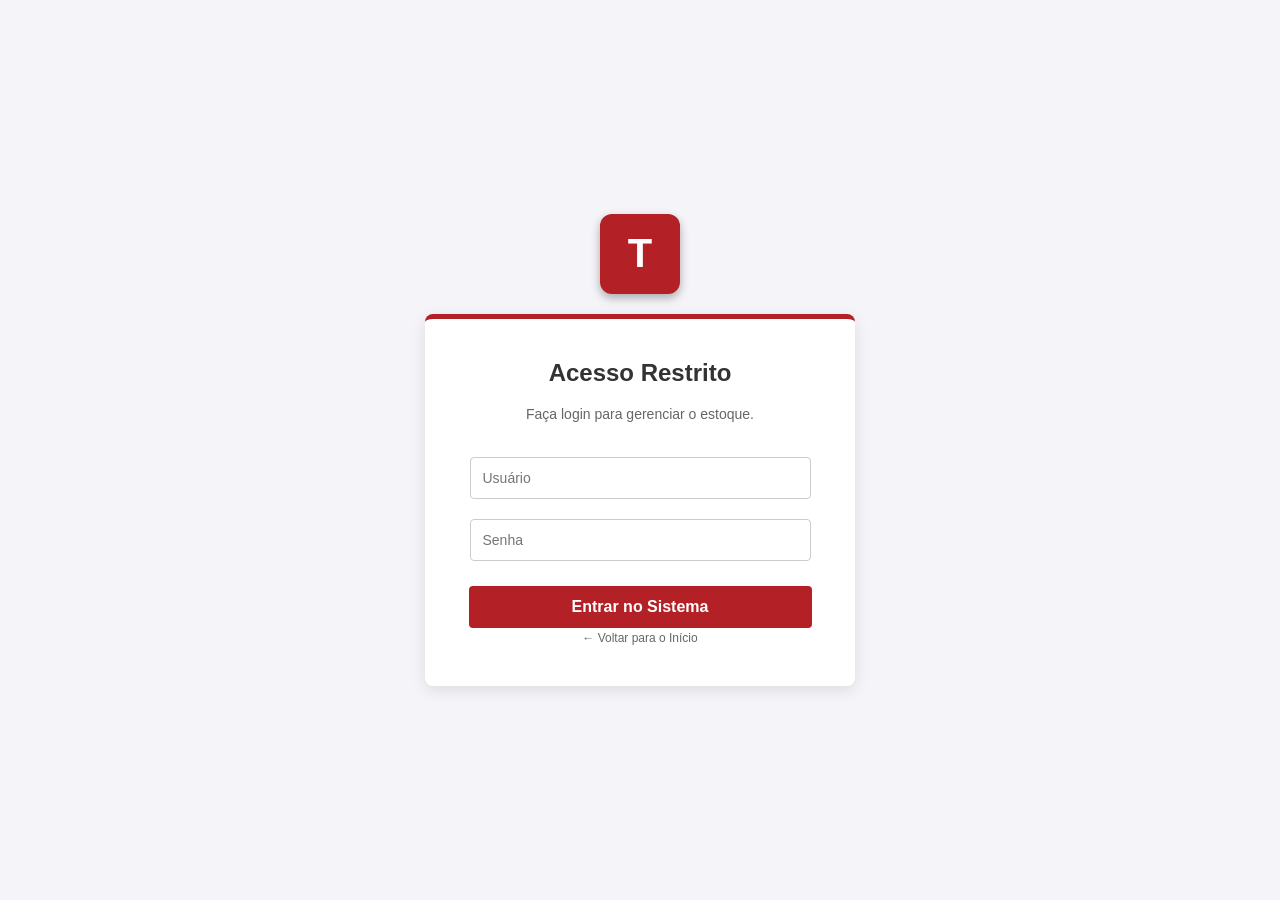
==== src/main/resources/static/login.html @ e910eb47 "Feat: Refatoracao da seguranca com JWT, tela de login isolada e criacao de UsuarioController" ====
<!DOCTYPE html>
<html lang="pt-BR">
<head>
    <meta charset="UTF-8">
    <meta name="viewport" content="width=device-width, initial-scale=1.0">
    <title>Login - Truckvan</title>
    <style>
        body { font-family: 'Segoe UI', Tahoma, Geneva, Verdana, sans-serif; background-color: #f4f4f9; margin: 0; display: flex; flex-direction: column; align-items: center; justify-content: center; height: 100vh; }
        .header-logo { background-color: #b32025; color: white; font-size: 40px; font-weight: 900; width: 80px; height: 80px; display: flex; align-items: center; justify-content: center; border-radius: 12px; box-shadow: 0 4px 10px rgba(0,0,0,0.3); font-family: 'Arial Black', sans-serif; margin-bottom: 20px; }
        .login-box { background: white; padding: 40px; border-radius: 8px; box-shadow: 0 4px 15px rgba(0,0,0,0.1); text-align: center; width: 100%; max-width: 350px; border-top: 5px solid #b32025; }
        .login-box h2 { margin-top: 0; color: #333; }
        input { width: 90%; padding: 12px; margin: 10px 0; border: 1px solid #ccc; border-radius: 4px; font-size: 14px; }
        button { width: 98%; background-color: #b32025; color: white; border: none; padding: 12px; font-size: 16px; font-weight: bold; border-radius: 4px; cursor: pointer; transition: 0.3s; margin-top: 15px; }
        button:hover { background-color: #8a171c; }
        #msg-login { color: red; font-size: 14px; margin-top: 15px; display: none; font-weight: bold; }
    </style>
</head>
<body>

<div class="header-logo">T</div>

<div class="login-box">
    <h2>Acesso Restrito</h2>
    <p style="color: #666; font-size: 14px; margin-bottom: 25px;">Faça login para gerenciar o estoque.</p>

    <input type="text" id="loginUser" placeholder="Usuário">
    <input type="password" id="loginSenha" placeholder="Senha">

    <button onclick="fazerLogin()">Entrar no Sistema</button>

    <p id="msg-login"> Login ou senha inválidos!</p>
    <br>
    <a href="/" style="color: #666; font-size: 12px; text-decoration: none;">&larr; Voltar para o Início</a>
</div>

<script>
    async function fazerLogin() {
        const loginDigitado = document.getElementById('loginUser').value;
        const senhaDigitada = document.getElementById('loginSenha').value;

        try {
            const response = await fetch('/login', {
                method: 'POST',
                headers: { 'Content-Type': 'application/json' },
                body: JSON.stringify({ login: loginDigitado, senha: senhaDigitada })
            });

            if (response.ok) {
                const dados = await response.json();
                localStorage.setItem('meu_token_jwt', dados.token);
                // Mágica: Se logar certo, manda o usuário de volta pra tela principal!
                window.location.href = '/';
            } else {
                document.getElementById('msg-login').style.display = 'block';
            }
        } catch (error) {
            console.error("Erro na comunicação de login:", error);
        }
    }
</script>
</body>
</html>
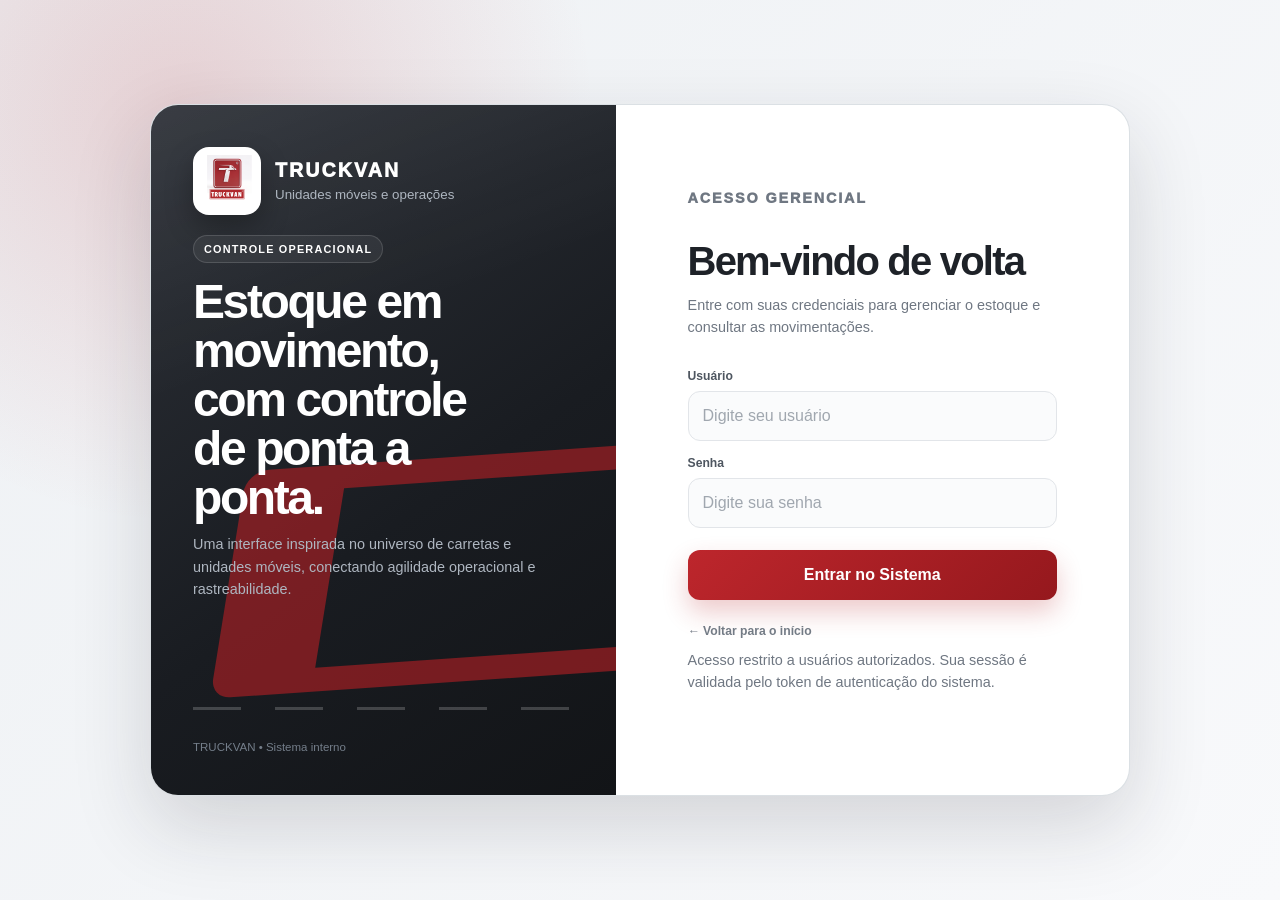
==== commit 629c4fde: "feat: implementa novo front-end Truckvan" ====
--- a/src/main/resources/static/login.html
+++ b/src/main/resources/static/login.html
@@ -3,40 +3,237 @@
 <head>
     <meta charset="UTF-8">
     <meta name="viewport" content="width=device-width, initial-scale=1.0">
+    <meta name="theme-color" content="#97191e">
     <title>Login - Truckvan</title>
+    <link rel="icon" href="data:image/svg+xml,<svg xmlns='http://www.w3.org/2000/svg' viewBox='0 0 100 100'><rect width='100' height='100' rx='22' fill='%23a71920'/><text x='50' y='71' font-size='66' font-family='Arial' font-weight='900' fill='white' text-anchor='middle'>T</text></svg>">
     <style>
-        body { font-family: 'Segoe UI', Tahoma, Geneva, Verdana, sans-serif; background-color: #f4f4f9; margin: 0; display: flex; flex-direction: column; align-items: center; justify-content: center; height: 100vh; }
-        .header-logo { background-color: #b32025; color: white; font-size: 40px; font-weight: 900; width: 80px; height: 80px; display: flex; align-items: center; justify-content: center; border-radius: 12px; box-shadow: 0 4px 10px rgba(0,0,0,0.3); font-family: 'Arial Black', sans-serif; margin-bottom: 20px; }
-        .login-box { background: white; padding: 40px; border-radius: 8px; box-shadow: 0 4px 15px rgba(0,0,0,0.1); text-align: center; width: 100%; max-width: 350px; border-top: 5px solid #b32025; }
-        .login-box h2 { margin-top: 0; color: #333; }
-        input { width: 90%; padding: 12px; margin: 10px 0; border: 1px solid #ccc; border-radius: 4px; font-size: 14px; }
-        button { width: 98%; background-color: #b32025; color: white; border: none; padding: 12px; font-size: 16px; font-weight: bold; border-radius: 4px; cursor: pointer; transition: 0.3s; margin-top: 15px; }
-        button:hover { background-color: #8a171c; }
-        #msg-login { color: red; font-size: 14px; margin-top: 15px; display: none; font-weight: bold; }
+        :root {
+            --red: #b32025;
+            --red-dark: #821419;
+            --ink: #1e2228;
+            --muted: #6f7782;
+            --line: #e2e5e9;
+        }
+        * { box-sizing: border-box; }
+        html, body { min-height: 100%; }
+        body {
+            margin: 0;
+            display: grid;
+            place-items: center;
+            min-height: 100vh;
+            padding: 26px;
+            background:
+                radial-gradient(circle at 14% 12%, rgba(179,32,37,.16), transparent 26rem),
+                linear-gradient(135deg, #eef1f4 0%, #f8f9fb 100%);
+            color: var(--ink);
+            font-family: Inter, ui-sans-serif, -apple-system, BlinkMacSystemFont, "Segoe UI", Roboto, Arial, sans-serif;
+        }
+        .login-shell {
+            width: min(980px, 100%);
+            min-height: 590px;
+            display: grid;
+            grid-template-columns: .95fr 1.05fr;
+            overflow: hidden;
+            background: #fff;
+            border: 1px solid rgba(216,221,226,.9);
+            border-radius: 28px;
+            box-shadow: 0 30px 80px rgba(28,34,42,.16);
+        }
+        .visual {
+            position: relative;
+            overflow: hidden;
+            padding: 42px;
+            display: flex;
+            flex-direction: column;
+            justify-content: space-between;
+            color: #fff;
+            background:
+                linear-gradient(160deg, rgba(255,255,255,.06), transparent 35%),
+                linear-gradient(145deg, #2d3138 0%, #191c21 58%, #121417 100%);
+        }
+        .visual::before {
+            content: "";
+            position: absolute;
+            width: 420px;
+            height: 180px;
+            right: -160px;
+            bottom: 115px;
+            border: 24px solid rgba(179,32,37,.62);
+            border-left-width: 100px;
+            border-radius: 22px 90px 28px 20px;
+            transform: skewX(-13deg) rotate(-4deg);
+        }
+        .visual::after {
+            content: "";
+            position: absolute;
+            left: 42px;
+            right: 42px;
+            bottom: 85px;
+            height: 3px;
+            background: repeating-linear-gradient(90deg, rgba(255,255,255,.55) 0 48px, transparent 48px 82px);
+            opacity: .35;
+        }
+        .brand { position: relative; z-index: 1; display: flex; align-items: center; gap: 14px; }
+        .brand img {
+            width: 68px;
+            height: 68px;
+            padding: 5px;
+            object-fit: contain;
+            background: #fff;
+            border-radius: 16px;
+            box-shadow: 0 12px 28px rgba(0,0,0,.28);
+        }
+        .brand-name { margin: 0; font-size: 1.22rem; font-weight: 950; letter-spacing: .11em; }
+        .brand small { display: block; margin-top: 5px; color: #aeb6c0; }
+        .visual-copy { position: relative; z-index: 1; max-width: 360px; margin-bottom: 120px; }
+        .visual-copy span {
+            display: inline-block;
+            padding: 7px 10px;
+            border: 1px solid rgba(255,255,255,.14);
+            border-radius: 999px;
+            background: rgba(255,255,255,.06);
+            font-size: .68rem;
+            font-weight: 850;
+            letter-spacing: .11em;
+            text-transform: uppercase;
+        }
+        .visual-copy h1 { margin: 15px 0 10px; max-width: 330px; font-size: clamp(2rem, 4vw, 3rem); line-height: 1.02; letter-spacing: -.05em; }
+        .visual-copy p { margin: 0; color: #aeb6c0; line-height: 1.58; font-size: .9rem; }
+        .visual-footer { position: relative; z-index: 1; color: #747e8a; font-size: .72rem; }
+
+        .login-panel { padding: clamp(38px, 6vw, 72px); display: flex; flex-direction: column; justify-content: center; }
+        .login-panel .mobile-logo { display: none; }
+        .eyebrow { margin: 0 0 10px; color: var(--red); font-size: .72rem; font-weight: 950; letter-spacing: .13em; text-transform: uppercase; }
+        .login-box h2 { margin: 0; font-size: clamp(1.8rem, 4vw, 2.5rem); letter-spacing: -.045em; }
+        .login-box > p { margin: 10px 0 30px; color: var(--muted); line-height: 1.55; font-size: .9rem; }
+        .field { display: grid; gap: 8px; margin-bottom: 15px; }
+        .field label { font-size: .76rem; font-weight: 850; color: #4e5660; }
+        .field input {
+            width: 100%;
+            height: 50px;
+            padding: 0 14px;
+            border: 1px solid var(--line);
+            border-radius: 12px;
+            outline: none;
+            background: #fafbfc;
+            color: var(--ink);
+            font: inherit;
+            transition: .18s ease;
+        }
+        .field input:focus { border-color: rgba(179,32,37,.62); background: #fff; box-shadow: 0 0 0 4px rgba(179,32,37,.10); }
+        .field input::placeholder { color: #a0a7af; }
+        button {
+            width: 100%;
+            height: 50px;
+            margin-top: 7px;
+            border: 0;
+            border-radius: 12px;
+            color: #fff;
+            background: linear-gradient(135deg, #bd262c, #95181d);
+            font: inherit;
+            font-weight: 900;
+            cursor: pointer;
+            box-shadow: 0 12px 26px rgba(179,32,37,.24);
+            transition: transform .18s ease, box-shadow .18s ease;
+        }
+        button:hover { transform: translateY(-1px); box-shadow: 0 16px 32px rgba(179,32,37,.30); }
+        button:active { transform: translateY(0); }
+        #msg-login {
+            display: none;
+            margin: 14px 0 0;
+            padding: 11px 12px;
+            color: #b42318;
+            background: #fff3f2;
+            border: 1px solid #ffd5d2;
+            border-radius: 10px;
+            font-size: .78rem;
+            font-weight: 800;
+        }
+        .back-link {
+            display: inline-flex;
+            align-items: center;
+            gap: 7px;
+            margin-top: 24px;
+            color: #737b85;
+            font-size: .76rem;
+            text-decoration: none;
+            font-weight: 750;
+        }
+        .back-link:hover { color: var(--red); }
+        .security-note { margin-top: 30px; color: #9aa1aa; font-size: .70rem; line-height: 1.5; }
+
+        @media (max-width: 760px) {
+            body { padding: 14px; }
+            .login-shell { grid-template-columns: 1fr; min-height: auto; border-radius: 22px; }
+            .visual { display: none; }
+            .login-panel { padding: 34px 24px; }
+            .login-panel .mobile-logo {
+                display: flex;
+                align-items: center;
+                gap: 12px;
+                margin-bottom: 32px;
+            }
+            .mobile-logo img { width: 52px; height: 52px; object-fit: contain; padding: 4px; background: #fff; border: 1px solid var(--line); border-radius: 12px; box-shadow: 0 8px 22px rgba(28,34,42,.10); }
+            .mobile-logo strong { letter-spacing: .10em; }
+            .mobile-logo small { display: block; margin-top: 3px; color: #8d949c; font-size: .72rem; }
+        }
     </style>
 </head>
 <body>
-
-<div class="header-logo">T</div>
-
-<div class="login-box">
-    <h2>Acesso Restrito</h2>
-    <p style="color: #666; font-size: 14px; margin-bottom: 25px;">Faça login para gerenciar o estoque.</p>
-
-    <input type="text" id="loginUser" placeholder="Usuário">
-    <input type="password" id="loginSenha" placeholder="Senha">
-
-    <button onclick="fazerLogin()">Entrar no Sistema</button>
-
-    <p id="msg-login"> Login ou senha inválidos!</p>
-    <br>
-    <a href="/" style="color: #666; font-size: 12px; text-decoration: none;">&larr; Voltar para o Início</a>
-</div>
+<main class="login-shell">
+    <section class="visual" aria-label="Identidade visual Truckvan">
+        <div class="brand">
+            <img src="logo-truckvan.png" alt="Logo Truckvan">
+            <div>
+                <p class="brand-name">TRUCKVAN</p>
+                <small>Unidades móveis e operações</small>
+            </div>
+        </div>
+        <div class="visual-copy">
+            <span>Controle operacional</span>
+            <h1>Estoque em movimento, com controle de ponta a ponta.</h1>
+            <p>Uma interface inspirada no universo de carretas e unidades móveis, conectando agilidade operacional e rastreabilidade.</p>
+        </div>
+        <div class="visual-footer">TRUCKVAN • Sistema interno</div>
+    </section>
+
+    <section class="login-panel">
+        <div class="mobile-logo">
+            <img src="logo-truckvan.png" alt="Logo Truckvan">
+            <div><strong>TRUCKVAN</strong><small>Controle de estoque</small></div>
+        </div>
+
+        <div class="login-box">
+            <p class="eyebrow">Acesso gerencial</p>
+            <h2>Bem-vindo de volta</h2>
+            <p>Entre com suas credenciais para gerenciar o estoque e consultar as movimentações.</p>
+
+            <form onsubmit="fazerLogin(event)">
+                <div class="field">
+                    <label for="loginUser">Usuário</label>
+                    <input type="text" id="loginUser" placeholder="Digite seu usuário" autocomplete="username" required>
+                </div>
+                <div class="field">
+                    <label for="loginSenha">Senha</label>
+                    <input type="password" id="loginSenha" placeholder="Digite sua senha" autocomplete="current-password" required>
+                </div>
+                <button type="submit">Entrar no Sistema</button>
+            </form>
+
+            <p id="msg-login" role="alert">Login ou senha inválidos!</p>
+            <a class="back-link" href="/">← Voltar para o início</a>
+            <p class="security-note">Acesso restrito a usuários autorizados. Sua sessão é validada pelo token de autenticação do sistema.</p>
+        </div>
+    </section>
+</main>
 
 <script>
-    async function fazerLogin() {
+    async function fazerLogin(event) {
+        if (event) event.preventDefault();
         const loginDigitado = document.getElementById('loginUser').value;
         const senhaDigitada = document.getElementById('loginSenha').value;
+        const mensagem = document.getElementById('msg-login');
+        mensagem.style.display = 'none';
 
         try {
             const response = await fetch('/login', {
@@ -47,16 +244,19 @@
 
             if (response.ok) {
                 const dados = await response.json();
+                localStorage.removeItem('token');
                 localStorage.setItem('meu_token_jwt', dados.token);
-                // Mágica: Se logar certo, manda o usuário de volta pra tela principal!
                 window.location.href = '/';
             } else {
-                document.getElementById('msg-login').style.display = 'block';
+                mensagem.textContent = 'Login ou senha inválidos!';
+                mensagem.style.display = 'block';
             }
         } catch (error) {
-            console.error("Erro na comunicação de login:", error);
+            console.error('Erro na comunicação de login:', error);
+            mensagem.textContent = 'Não foi possível conectar ao sistema. Tente novamente.';
+            mensagem.style.display = 'block';
         }
     }
 </script>
 </body>
-</html>+</html>
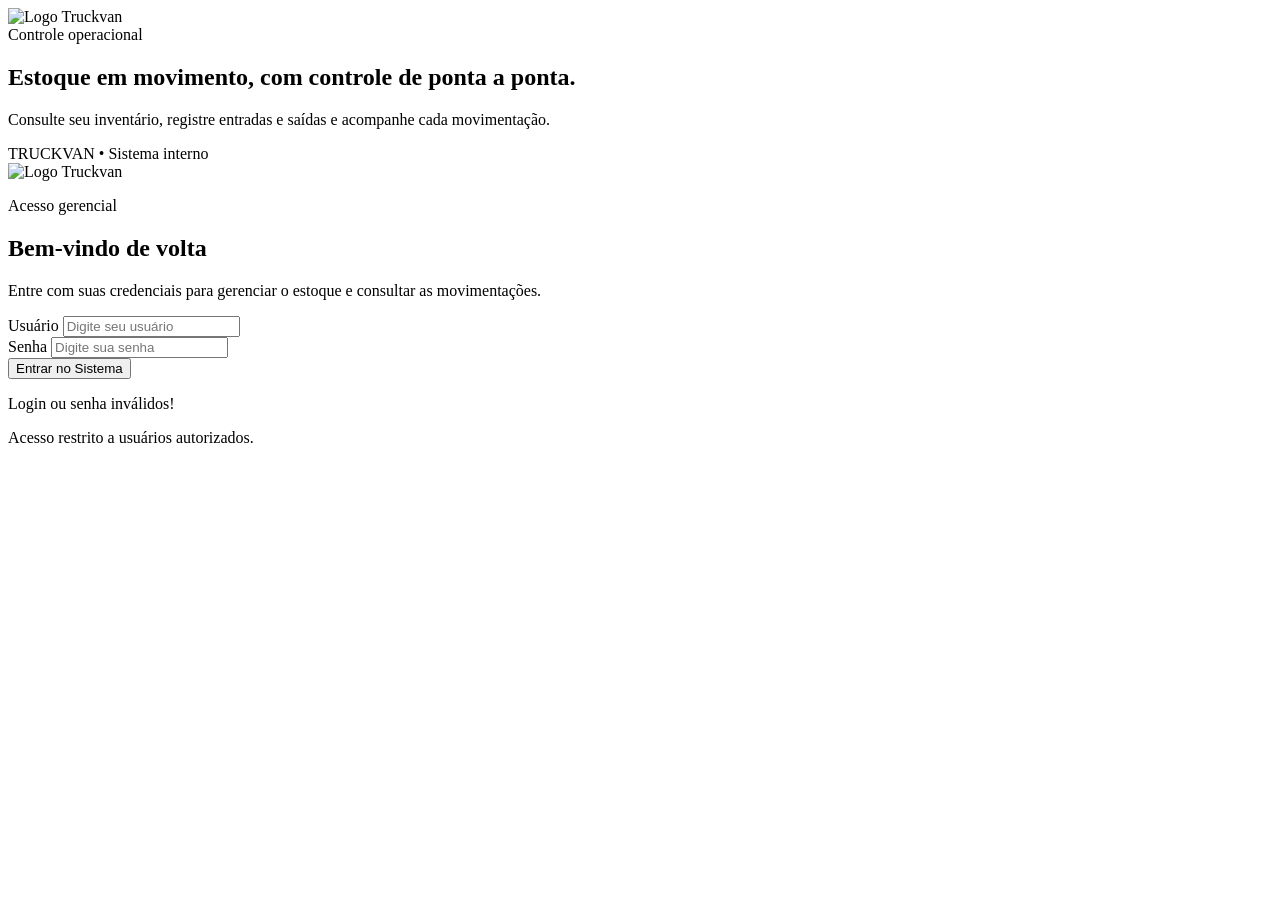
==== commit 3a400da8: "Moderniza interface Truckvan e permite exclusao com historico" ====
--- a/src/main/resources/static/login.html
+++ b/src/main/resources/static/login.html
@@ -5,202 +5,31 @@
     <meta name="viewport" content="width=device-width, initial-scale=1.0">
     <meta name="theme-color" content="#97191e">
     <title>Login - Truckvan</title>
-    <link rel="icon" href="data:image/svg+xml,<svg xmlns='http://www.w3.org/2000/svg' viewBox='0 0 100 100'><rect width='100' height='100' rx='22' fill='%23a71920'/><text x='50' y='71' font-size='66' font-family='Arial' font-weight='900' fill='white' text-anchor='middle'>T</text></svg>">
-    <style>
-        :root {
-            --red: #b32025;
-            --red-dark: #821419;
-            --ink: #1e2228;
-            --muted: #6f7782;
-            --line: #e2e5e9;
-        }
-        * { box-sizing: border-box; }
-        html, body { min-height: 100%; }
-        body {
-            margin: 0;
-            display: grid;
-            place-items: center;
-            min-height: 100vh;
-            padding: 26px;
-            background:
-                radial-gradient(circle at 14% 12%, rgba(179,32,37,.16), transparent 26rem),
-                linear-gradient(135deg, #eef1f4 0%, #f8f9fb 100%);
-            color: var(--ink);
-            font-family: Inter, ui-sans-serif, -apple-system, BlinkMacSystemFont, "Segoe UI", Roboto, Arial, sans-serif;
-        }
-        .login-shell {
-            width: min(980px, 100%);
-            min-height: 590px;
-            display: grid;
-            grid-template-columns: .95fr 1.05fr;
-            overflow: hidden;
-            background: #fff;
-            border: 1px solid rgba(216,221,226,.9);
-            border-radius: 28px;
-            box-shadow: 0 30px 80px rgba(28,34,42,.16);
-        }
-        .visual {
-            position: relative;
-            overflow: hidden;
-            padding: 42px;
-            display: flex;
-            flex-direction: column;
-            justify-content: space-between;
-            color: #fff;
-            background:
-                linear-gradient(160deg, rgba(255,255,255,.06), transparent 35%),
-                linear-gradient(145deg, #2d3138 0%, #191c21 58%, #121417 100%);
-        }
-        .visual::before {
-            content: "";
-            position: absolute;
-            width: 420px;
-            height: 180px;
-            right: -160px;
-            bottom: 115px;
-            border: 24px solid rgba(179,32,37,.62);
-            border-left-width: 100px;
-            border-radius: 22px 90px 28px 20px;
-            transform: skewX(-13deg) rotate(-4deg);
-        }
-        .visual::after {
-            content: "";
-            position: absolute;
-            left: 42px;
-            right: 42px;
-            bottom: 85px;
-            height: 3px;
-            background: repeating-linear-gradient(90deg, rgba(255,255,255,.55) 0 48px, transparent 48px 82px);
-            opacity: .35;
-        }
-        .brand { position: relative; z-index: 1; display: flex; align-items: center; gap: 14px; }
-        .brand img {
-            width: 68px;
-            height: 68px;
-            padding: 5px;
-            object-fit: contain;
-            background: #fff;
-            border-radius: 16px;
-            box-shadow: 0 12px 28px rgba(0,0,0,.28);
-        }
-        .brand-name { margin: 0; font-size: 1.22rem; font-weight: 950; letter-spacing: .11em; }
-        .brand small { display: block; margin-top: 5px; color: #aeb6c0; }
-        .visual-copy { position: relative; z-index: 1; max-width: 360px; margin-bottom: 120px; }
-        .visual-copy span {
-            display: inline-block;
-            padding: 7px 10px;
-            border: 1px solid rgba(255,255,255,.14);
-            border-radius: 999px;
-            background: rgba(255,255,255,.06);
-            font-size: .68rem;
-            font-weight: 850;
-            letter-spacing: .11em;
-            text-transform: uppercase;
-        }
-        .visual-copy h1 { margin: 15px 0 10px; max-width: 330px; font-size: clamp(2rem, 4vw, 3rem); line-height: 1.02; letter-spacing: -.05em; }
-        .visual-copy p { margin: 0; color: #aeb6c0; line-height: 1.58; font-size: .9rem; }
-        .visual-footer { position: relative; z-index: 1; color: #747e8a; font-size: .72rem; }
-
-        .login-panel { padding: clamp(38px, 6vw, 72px); display: flex; flex-direction: column; justify-content: center; }
-        .login-panel .mobile-logo { display: none; }
-        .eyebrow { margin: 0 0 10px; color: var(--red); font-size: .72rem; font-weight: 950; letter-spacing: .13em; text-transform: uppercase; }
-        .login-box h2 { margin: 0; font-size: clamp(1.8rem, 4vw, 2.5rem); letter-spacing: -.045em; }
-        .login-box > p { margin: 10px 0 30px; color: var(--muted); line-height: 1.55; font-size: .9rem; }
-        .field { display: grid; gap: 8px; margin-bottom: 15px; }
-        .field label { font-size: .76rem; font-weight: 850; color: #4e5660; }
-        .field input {
-            width: 100%;
-            height: 50px;
-            padding: 0 14px;
-            border: 1px solid var(--line);
-            border-radius: 12px;
-            outline: none;
-            background: #fafbfc;
-            color: var(--ink);
-            font: inherit;
-            transition: .18s ease;
-        }
-        .field input:focus { border-color: rgba(179,32,37,.62); background: #fff; box-shadow: 0 0 0 4px rgba(179,32,37,.10); }
-        .field input::placeholder { color: #a0a7af; }
-        button {
-            width: 100%;
-            height: 50px;
-            margin-top: 7px;
-            border: 0;
-            border-radius: 12px;
-            color: #fff;
-            background: linear-gradient(135deg, #bd262c, #95181d);
-            font: inherit;
-            font-weight: 900;
-            cursor: pointer;
-            box-shadow: 0 12px 26px rgba(179,32,37,.24);
-            transition: transform .18s ease, box-shadow .18s ease;
-        }
-        button:hover { transform: translateY(-1px); box-shadow: 0 16px 32px rgba(179,32,37,.30); }
-        button:active { transform: translateY(0); }
-        #msg-login {
-            display: none;
-            margin: 14px 0 0;
-            padding: 11px 12px;
-            color: #b42318;
-            background: #fff3f2;
-            border: 1px solid #ffd5d2;
-            border-radius: 10px;
-            font-size: .78rem;
-            font-weight: 800;
-        }
-        .back-link {
-            display: inline-flex;
-            align-items: center;
-            gap: 7px;
-            margin-top: 24px;
-            color: #737b85;
-            font-size: .76rem;
-            text-decoration: none;
-            font-weight: 750;
-        }
-        .back-link:hover { color: var(--red); }
-        .security-note { margin-top: 30px; color: #9aa1aa; font-size: .70rem; line-height: 1.5; }
-
-        @media (max-width: 760px) {
-            body { padding: 14px; }
-            .login-shell { grid-template-columns: 1fr; min-height: auto; border-radius: 22px; }
-            .visual { display: none; }
-            .login-panel { padding: 34px 24px; }
-            .login-panel .mobile-logo {
-                display: flex;
-                align-items: center;
-                gap: 12px;
-                margin-bottom: 32px;
-            }
-            .mobile-logo img { width: 52px; height: 52px; object-fit: contain; padding: 4px; background: #fff; border: 1px solid var(--line); border-radius: 12px; box-shadow: 0 8px 22px rgba(28,34,42,.10); }
-            .mobile-logo strong { letter-spacing: .10em; }
-            .mobile-logo small { display: block; margin-top: 3px; color: #8d949c; font-size: .72rem; }
-        }
-    </style>
+    <link rel="icon" href="data:image/svg+xml,<svg xmlns='http://www.w3.org/2000/svg' viewBox='0 0 100 100'>
+<rect width='100' height='100' rx='22' fill='%23a71920'/>
+<text x='50' y='71' font-size='66' font-family='Arial' font-weight='900' fill='white' text-anchor='middle'>T</text>
+</svg>">
+    <link rel="stylesheet" href="/css/login.css">
 </head>
 <body>
 <main class="login-shell">
     <section class="visual" aria-label="Identidade visual Truckvan">
         <div class="brand">
-            <img src="logo-truckvan.png" alt="Logo Truckvan">
-            <div>
-                <p class="brand-name">TRUCKVAN</p>
-                <small>Unidades móveis e operações</small>
-            </div>
+            <img src="/assets/truckvan-logo.jpeg" alt="Logo Truckvan">
+
         </div>
         <div class="visual-copy">
             <span>Controle operacional</span>
             <h1>Estoque em movimento, com controle de ponta a ponta.</h1>
-            <p>Uma interface inspirada no universo de carretas e unidades móveis, conectando agilidade operacional e rastreabilidade.</p>
+            <p>Consulte seu inventário, registre entradas e saídas e acompanhe cada movimentação.</p>
         </div>
         <div class="visual-footer">TRUCKVAN • Sistema interno</div>
     </section>
 
     <section class="login-panel">
         <div class="mobile-logo">
-            <img src="logo-truckvan.png" alt="Logo Truckvan">
-            <div><strong>TRUCKVAN</strong><small>Controle de estoque</small></div>
+            <img src="/assets/truckvan-logo.jpeg" alt="Logo Truckvan">
+
         </div>
 
         <div class="login-box">
@@ -221,42 +50,13 @@
             </form>
 
             <p id="msg-login" role="alert">Login ou senha inválidos!</p>
-            <a class="back-link" href="/">← Voltar para o início</a>
-            <p class="security-note">Acesso restrito a usuários autorizados. Sua sessão é validada pelo token de autenticação do sistema.</p>
+
+            <p class="security-note">Acesso restrito a usuários autorizados.</p>
         </div>
     </section>
 </main>
 
-<script>
-    async function fazerLogin(event) {
-        if (event) event.preventDefault();
-        const loginDigitado = document.getElementById('loginUser').value;
-        const senhaDigitada = document.getElementById('loginSenha').value;
-        const mensagem = document.getElementById('msg-login');
-        mensagem.style.display = 'none';
-
-        try {
-            const response = await fetch('/login', {
-                method: 'POST',
-                headers: { 'Content-Type': 'application/json' },
-                body: JSON.stringify({ login: loginDigitado, senha: senhaDigitada })
-            });
-
-            if (response.ok) {
-                const dados = await response.json();
-                localStorage.removeItem('token');
-                localStorage.setItem('meu_token_jwt', dados.token);
-                window.location.href = '/';
-            } else {
-                mensagem.textContent = 'Login ou senha inválidos!';
-                mensagem.style.display = 'block';
-            }
-        } catch (error) {
-            console.error('Erro na comunicação de login:', error);
-            mensagem.textContent = 'Não foi possível conectar ao sistema. Tente novamente.';
-            mensagem.style.display = 'block';
-        }
-    }
+<script src="/js/login.js" defer>
 </script>
 </body>
 </html>
